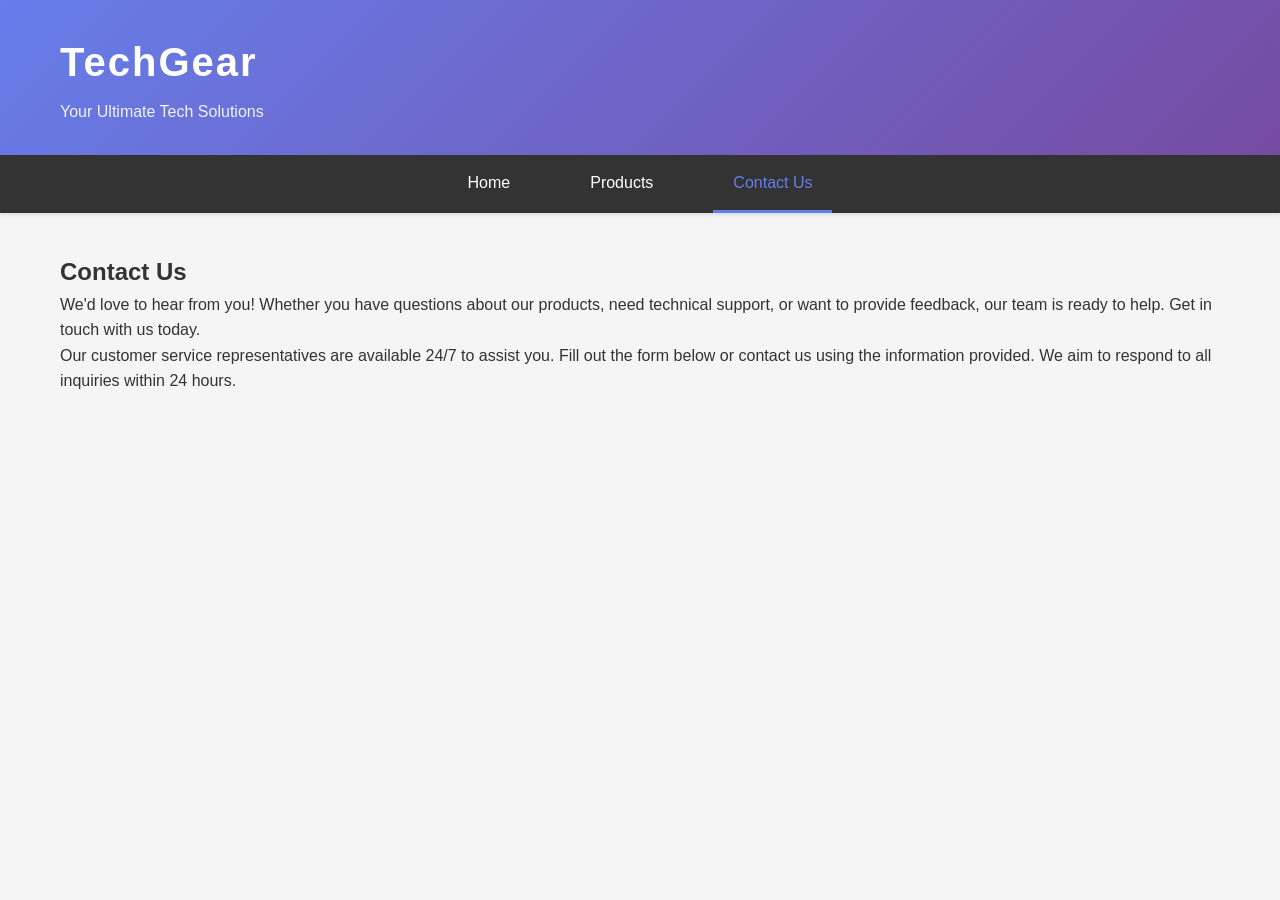
==== contact.html @ 8c90f600 "change 3" ====
<!DOCTYPE html>
<html lang="en">
<head>
    <meta charset="UTF-8">
    <meta name="viewport" content="width=device-width, initial-scale=1.0">
    <title>Contact Us - TechGear</title>
    <link rel="stylesheet" href="style.css">
</head>
<body>
    <!-- Name: [Rian Rafi Abdullah] | ID: [2220563] -->

    <!-- Header -->
    <header class="header">
        <div class="header-content">
            <div class="logo">
                <h1>TechGear</h1>
                <p class="tagline">Your Ultimate Tech Solutions</p>
            </div>
        </div>
    </header>

    <!-- Navigation Bar -->
    <nav class="navbar">
        <ul class="nav-list">
            <li><a href="index.html" class="nav-link">Home</a></li>
            <li><a href="products.html" class="nav-link">Products</a></li>
            <li><a href="contact.html" class="nav-link active">Contact Us</a></li>
        </ul>
    </nav>

    <!-- Main Content -->
    <main class="container">
        <section class="contact-intro">
            <h2>Contact Us</h2>
            <p>We'd love to hear from you! Whether you have questions about our products, need technical support, or want to provide feedback, our team is ready to help. Get in touch with us today.</p>
            <p>Our customer service representatives are available 24/7 to assist you. Fill out the form below or contact us using the information provided. We aim to respond to all inquiries within 24 hours.</p>
        </section>
---- style.css ----
/* ========== General Styles ========== */
* {
    margin: 0;
    padding: 0;
    box-sizing: border-box;
}

html {
    scroll-behavior: smooth;
}

body {
    font-family: 'Segoe UI', Tahoma, Geneva, Verdana, sans-serif;
    line-height: 1.6;
    color: #333;
    background-color: #f5f5f5;
}
/* ========== Header Styles ========== */
header.header {
    background: linear-gradient(135deg, #667eea 0%, #764ba2 100%);
    color: white;
    padding: 30px 0;
    box-shadow: 0 4px 6px rgba(0, 0, 0, 0.1);
}

.header-content {
    max-width: 1200px;
    margin: 0 auto;
    padding: 0 20px;
}

.logo h1 {
    font-size: 2.5rem;
    margin-bottom: 5px;
    letter-spacing: 2px;
}

.tagline {
    font-size: 1rem;
    font-weight: 300;
    opacity: 0.9;
}
/* ========== Navigation Bar ========== */
nav.navbar {
    background-color: #333;
    position: sticky;
    top: 0;
    z-index: 100;
    box-shadow: 0 2px 4px rgba(0, 0, 0, 0.1);
}

.nav-list {
    list-style: none;
    display: flex;
    max-width: 1200px;
    margin: 0 auto;
    padding: 0 20px;
    justify-content: center;
    gap: 40px;
}

.nav-link {
    display: block;
    color: white;
    text-decoration: none;
    padding: 15px 20px;
    font-weight: 500;
    transition: all 0.3s ease;
    border-bottom: 3px solid transparent;
}

/* Hover Effect - Underline Animation */
.nav-link:hover {
    color: #667eea;
    border-bottom-color: #667eea;
    transform: translateY(-2px);
}

/* Active Link Style */
.nav-link.active {
    color: #667eea;
    border-bottom-color: #667eea;
}

/* ========== Main Container ========== */
main.container {
    max-width: 1200px;
    margin: 40px auto;
    padding: 0 20px;
    min-height: calc(100vh - 300px);
}

/* ========== Flexbox Section (Home Page) ========== */
.features {
    display: flex;
    gap: 30px;
    margin: 40px 0;
    flex-wrap: wrap;
    justify-content: space-around;
}

.feature-card {
    flex: 1;
    min-width: 280px;
    background: white;
    padding: 25px;
    border-radius: 8px;
    box-shadow: 0 4px 8px rgba(0, 0, 0, 0.1);
    transition: all 0.3s ease;
    text-align: center;
}

.feature-card:hover {
    transform: translateY(-10px);
    box-shadow: 0 8px 16px rgba(0, 0, 0, 0.15);
}

.feature-card img {
    width: 100%;
    height: 200px;
    object-fit: cover;
    border-radius: 8px;
    margin-bottom: 15px;
}

.feature-card h3 {
    color: #667eea;
    margin: 15px 0;
    font-size: 1.5rem;
}

.feature-card p {
    color: #666;
    line-height: 1.8;
}
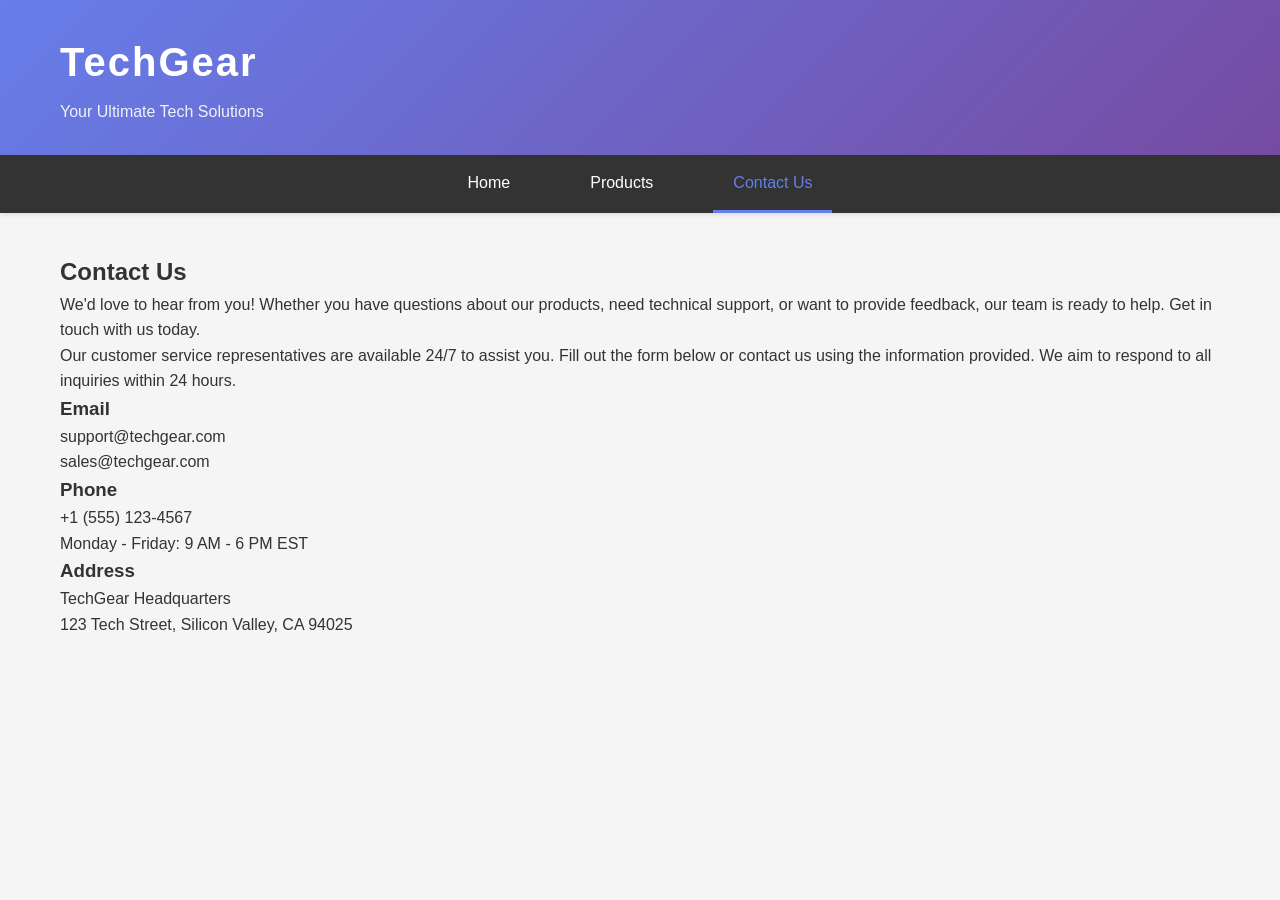
==== commit 7b169533: "change 4" ====
--- a/contact.html
+++ b/contact.html
@@ -35,3 +35,22 @@
             <p>We'd love to hear from you! Whether you have questions about our products, need technical support, or want to provide feedback, our team is ready to help. Get in touch with us today.</p>
             <p>Our customer service representatives are available 24/7 to assist you. Fill out the form below or contact us using the information provided. We aim to respond to all inquiries within 24 hours.</p>
         </section>
+        <!-- Contact Information Section -->
+        <section class="contact-info">
+            <div class="info-card">
+                <h3> Email</h3>
+                <p>support@techgear.com</p>
+                <p>sales@techgear.com</p>
+            </div>
+            <div class="info-card">
+                <h3> Phone</h3>
+                <p>+1 (555) 123-4567</p>
+                <p>Monday - Friday: 9 AM - 6 PM EST</p>
+            </div>
+            <div class="info-card">
+                <h3> Address</h3>
+                <p>TechGear Headquarters</p>
+                <p>123 Tech Street, Silicon Valley, CA 94025</p>
+            </div>
+        </section>
+
--- a/style.css
+++ b/style.css
@@ -133,3 +133,93 @@
     color: #666;
     line-height: 1.8;
 }
+/* ========== Grid Section (Products Page) ========== */
+.products-grid {
+    display: grid;
+    grid-template-columns: repeat(auto-fit, minmax(250px, 1fr));
+    gap: 25px;
+    margin: 40px 0;
+}
+
+.product-card {
+    background: white;
+    padding: 20px;
+    border-radius: 8px;
+    box-shadow: 0 4px 8px rgba(0, 0, 0, 0.1);
+    transition: all 0.3s ease;
+    text-align: center;
+    display: flex;
+    flex-direction: column;
+}
+
+.product-card:hover {
+    transform: translateY(-8px);
+    box-shadow: 0 8px 16px rgba(0, 0, 0, 0.15);
+}
+
+.product-card img {
+    width: 100%;
+    height: 180px;
+    object-fit: cover;
+    border-radius: 8px;
+    margin-bottom: 15px;
+}
+
+.product-card h3 {
+    color: #667eea;
+    margin: 10px 0;
+    font-size: 1.3rem;
+}
+
+.product-card p {
+    color: #666;
+    flex-grow: 1;
+    margin-bottom: 15px;
+    font-size: 0.95rem;
+}
+
+.product-price {
+    font-size: 1.8rem;
+    color: #764ba2;
+    font-weight: bold;
+    margin: 10px 0;
+}
+/* ========== Section Styles ========== */
+.hero {
+    background: linear-gradient(135deg, #667eea 0%, #764ba2 100%);
+    color: white;
+    padding: 40px;
+    border-radius: 8px;
+    margin-bottom: 40px;
+    text-align: center;
+}
+
+.hero h2 {
+    font-size: 2.5rem;
+    margin-bottom: 20px;
+}
+
+.hero p {
+    font-size: 1.1rem;
+    opacity: 0.95;
+}
+
+.intro-section {
+    background: white;
+    padding: 30px;
+    border-radius: 8px;
+    margin-bottom: 30px;
+    box-shadow: 0 2px 4px rgba(0, 0, 0, 0.1);
+}
+
+.intro-section h2 {
+    color: #667eea;
+    margin-bottom: 20px;
+    font-size: 2rem;
+}
+
+.intro-section p {
+    margin-bottom: 15px;
+    color: #666;
+    line-height: 1.8;
+}
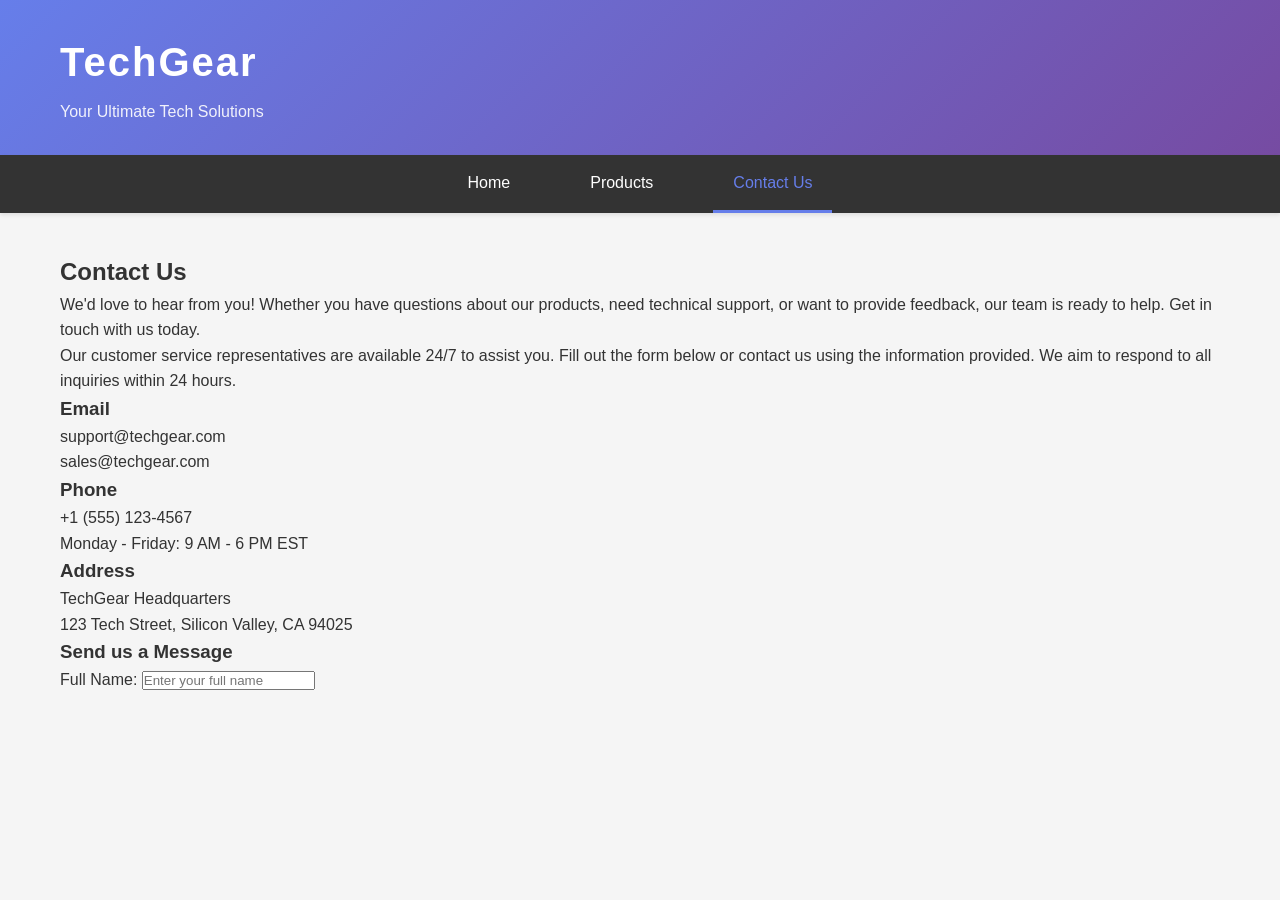
==== commit ce09a3d7: "change 5" ====
--- a/contact.html
+++ b/contact.html
@@ -54,3 +54,12 @@
             </div>
         </section>
 
+        <!-- Contact Form Section -->
+        <section class="contact-form-section">
+            <h3>Send us a Message</h3>
+            <form class="contact-form" onsubmit="handleFormSubmit(event)">
+                <div class="form-group">
+                    <label for="name">Full Name:</label>
+                    <input type="text" id="name" name="name" required placeholder="Enter your full name">
+                </div>
+
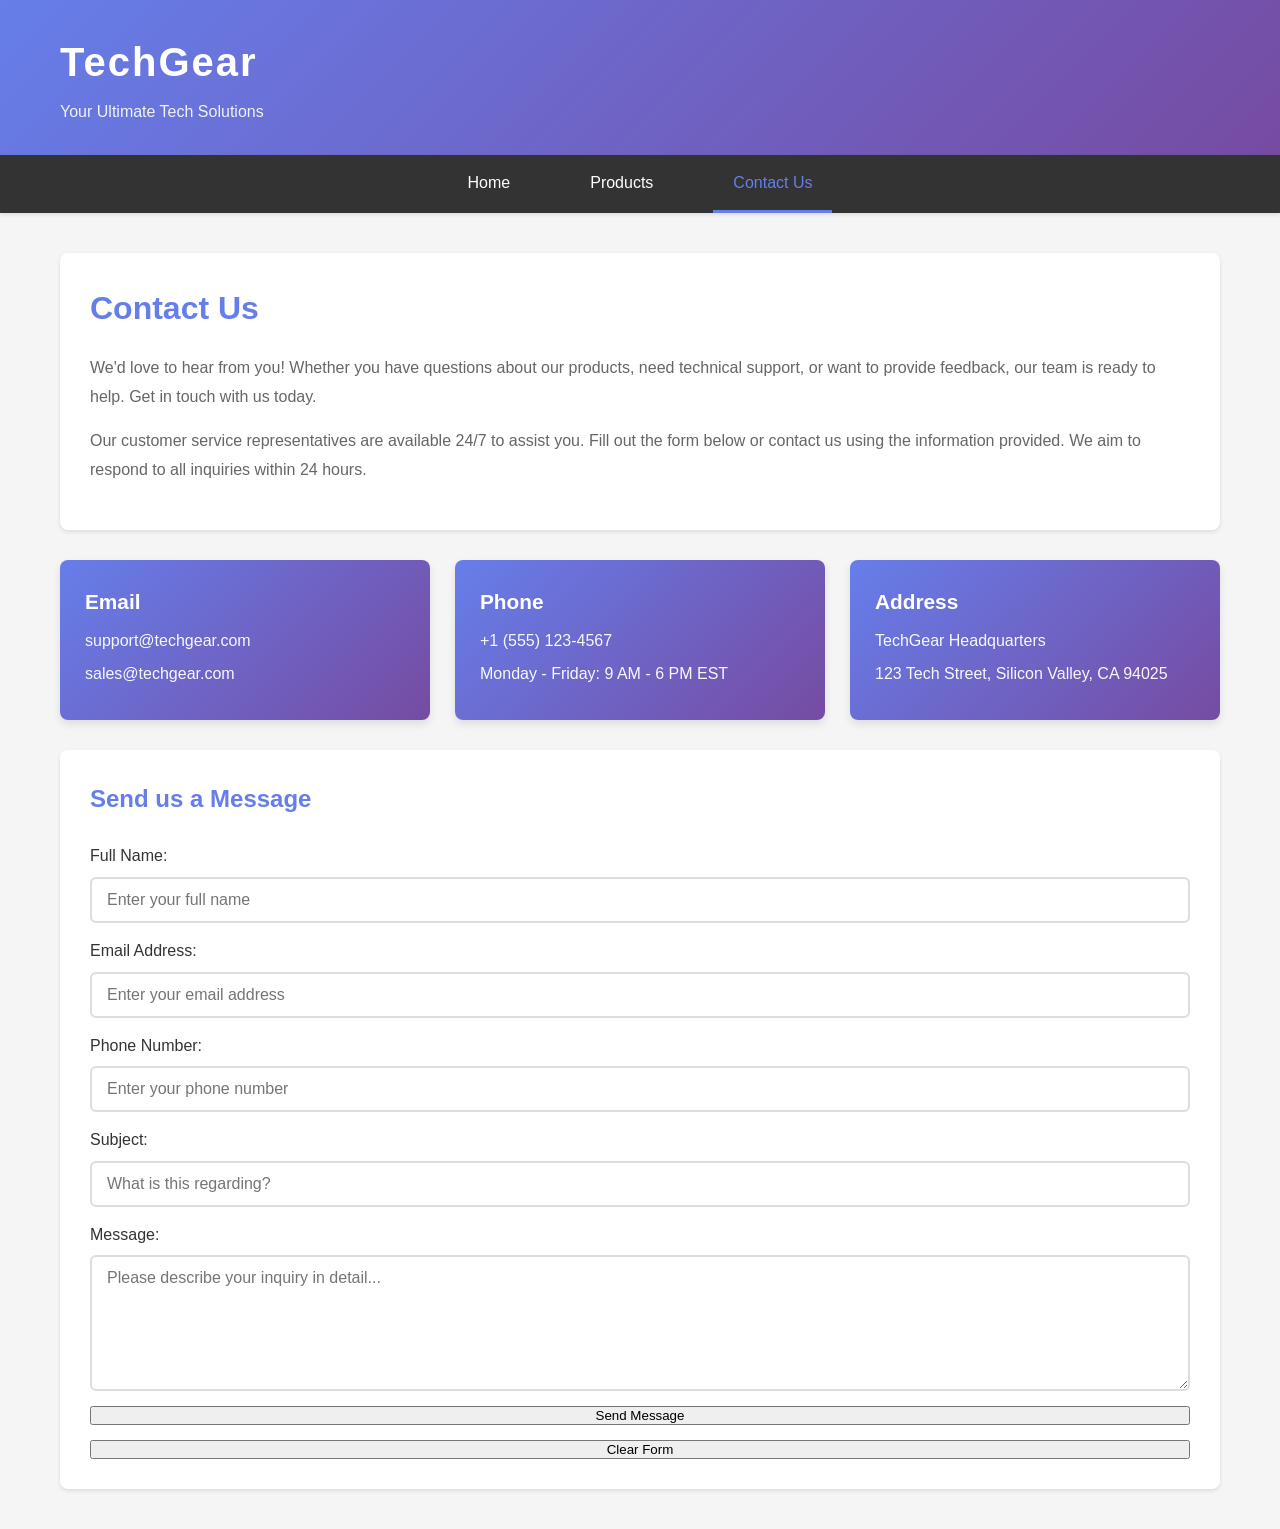
==== commit eac97abd: "change 6" ====
--- a/contact.html
+++ b/contact.html
@@ -62,4 +62,29 @@
                     <label for="name">Full Name:</label>
                     <input type="text" id="name" name="name" required placeholder="Enter your full name">
                 </div>
+                <div class="form-group">
+                    <label for="email">Email Address:</label>
+                    <input type="email" id="email" name="email" required placeholder="Enter your email address">
+                </div>
 
+                <div class="form-group">
+                    <label for="phone">Phone Number:</label>
+                    <input type="tel" id="phone" name="phone" placeholder="Enter your phone number">
+                </div>
+
+                <div class="form-group">
+                    <label for="subject">Subject:</label>
+                    <input type="text" id="subject" name="subject" required placeholder="What is this regarding?">
+                </div>
+
+                <div class="form-group">
+                    <label for="message">Message:</label>
+                    <textarea id="message" name="message" rows="6" required placeholder="Please describe your inquiry in detail..."></textarea>
+                </div>
+
+                <button type="submit" class="btn btn-primary">Send Message</button>
+                <button type="reset" class="btn btn-reset" onclick="resetForm()">Clear Form</button>
+            </form>
+        </section>
+
+
--- a/style.css
+++ b/style.css
@@ -222,4 +222,99 @@
     margin-bottom: 15px;
     color: #666;
     line-height: 1.8;
+}
+
+/* ========== Contact Section ========== */
+.contact-intro {
+    background: white;
+    padding: 30px;
+    border-radius: 8px;
+    margin-bottom: 30px;
+    box-shadow: 0 2px 4px rgba(0, 0, 0, 0.1);
+}
+
+.contact-intro h2 {
+    color: #667eea;
+    margin-bottom: 20px;
+    font-size: 2rem;
+}
+
+.contact-intro p {
+    margin-bottom: 15px;
+    color: #666;
+    line-height: 1.8;
+}
+
+.contact-info {
+    display: grid;
+    grid-template-columns: repeat(auto-fit, minmax(280px, 1fr));
+    gap: 25px;
+    margin: 30px 0;
+}
+
+.info-card {
+    background: linear-gradient(135deg, #667eea 0%, #764ba2 100%);
+    color: white;
+    padding: 25px;
+    border-radius: 8px;
+    box-shadow: 0 4px 8px rgba(0, 0, 0, 0.1);
+}
+
+.info-card h3 {
+    font-size: 1.3rem;
+    margin-bottom: 10px;
+}
+
+.info-card p {
+    margin-bottom: 8px;
+    opacity: 0.95;
+}
+
+/* ========== Form Styles ========== */
+.contact-form-section {
+    background: white;
+    padding: 30px;
+    border-radius: 8px;
+    margin: 30px 0;
+    box-shadow: 0 2px 4px rgba(0, 0, 0, 0.1);
+}
+
+.contact-form-section h3 {
+    color: #667eea;
+    margin-bottom: 25px;
+    font-size: 1.5rem;
+}
+
+.contact-form {
+    display: flex;
+    flex-direction: column;
+    gap: 15px;
+}
+
+.form-group {
+    display: flex;
+    flex-direction: column;
+}
+
+.form-group label {
+    margin-bottom: 8px;
+    color: #333;
+    font-weight: 500;
+}
+
+.form-group input,
+.form-group textarea {
+    padding: 12px 15px;
+    border: 2px solid #ddd;
+    border-radius: 6px;
+    font-family: inherit;
+    font-size: 1rem;
+    transition: all 0.3s ease;
+}
+
+.form-group input:focus,
+.form-group textarea:focus {
+    outline: none;
+    border-color: #667eea;
+    box-shadow: 0 0 0 3px rgba(102, 126, 234, 0.1);
 }
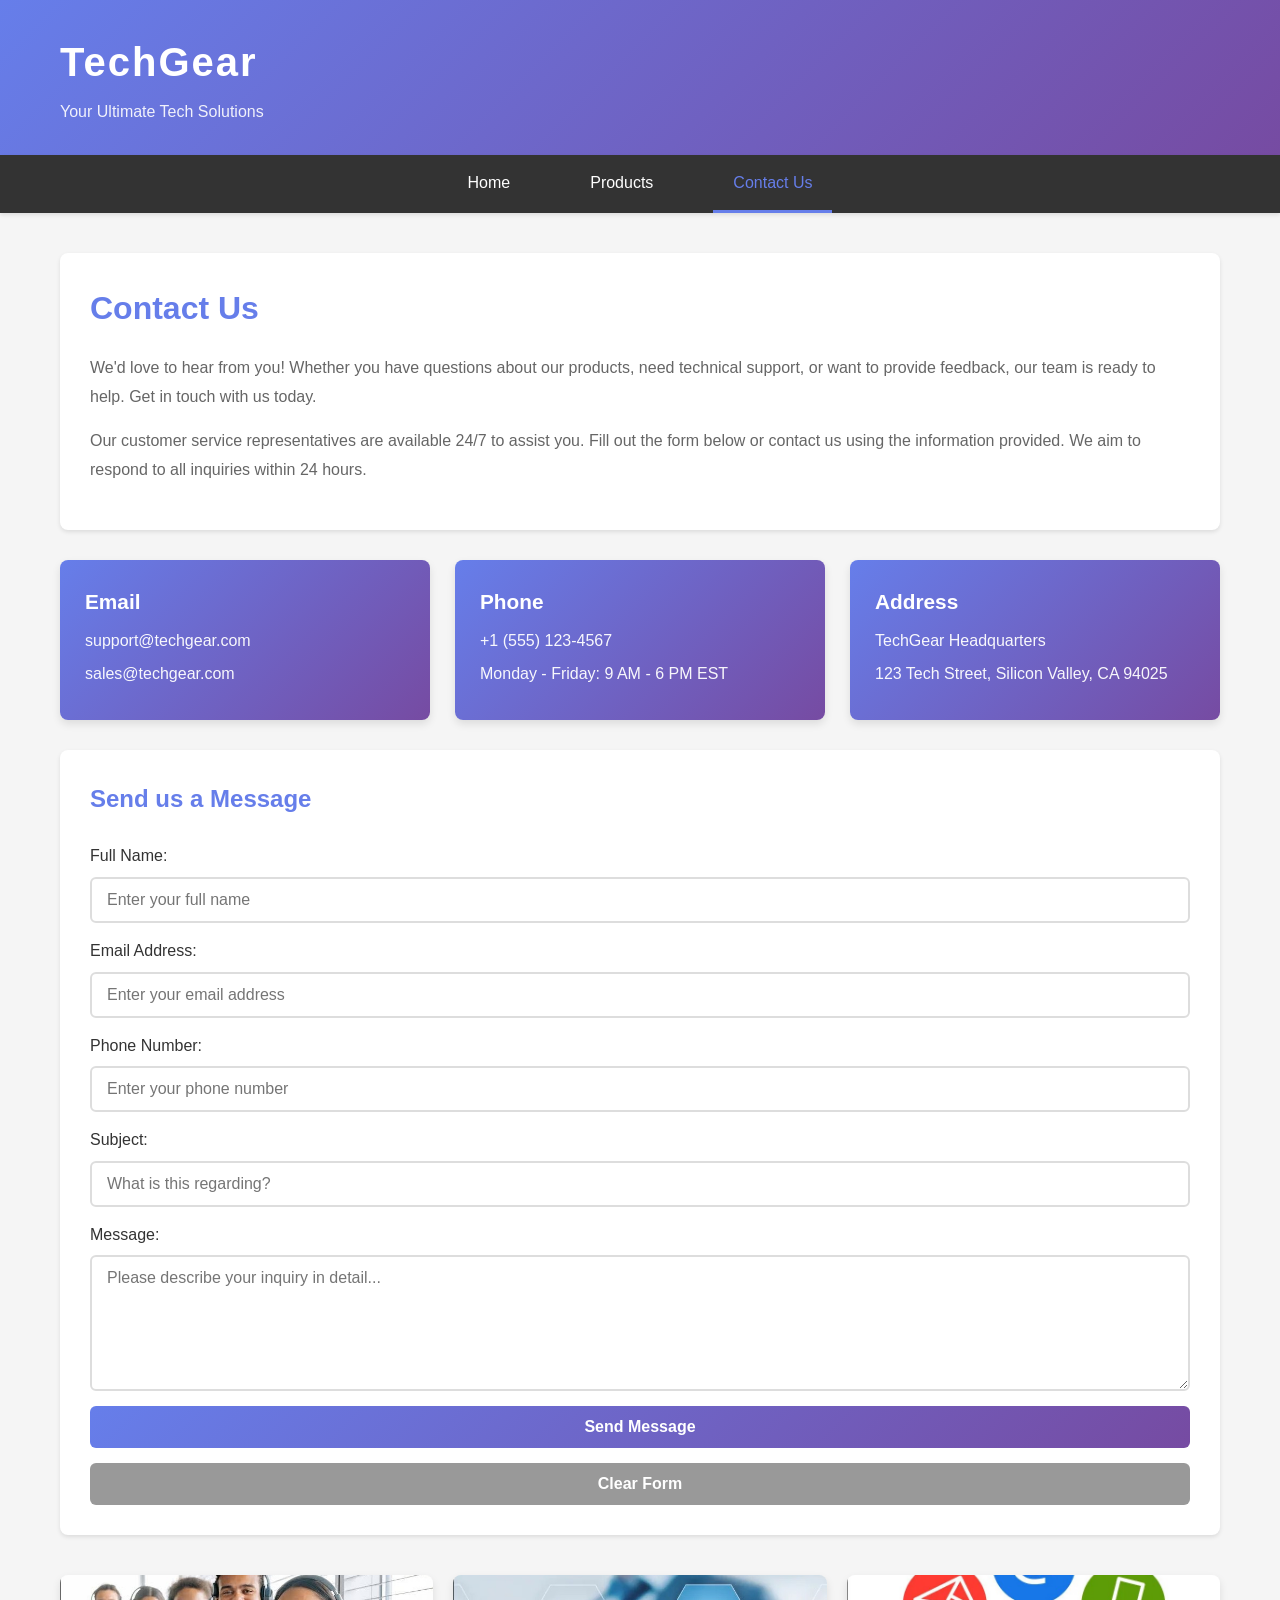
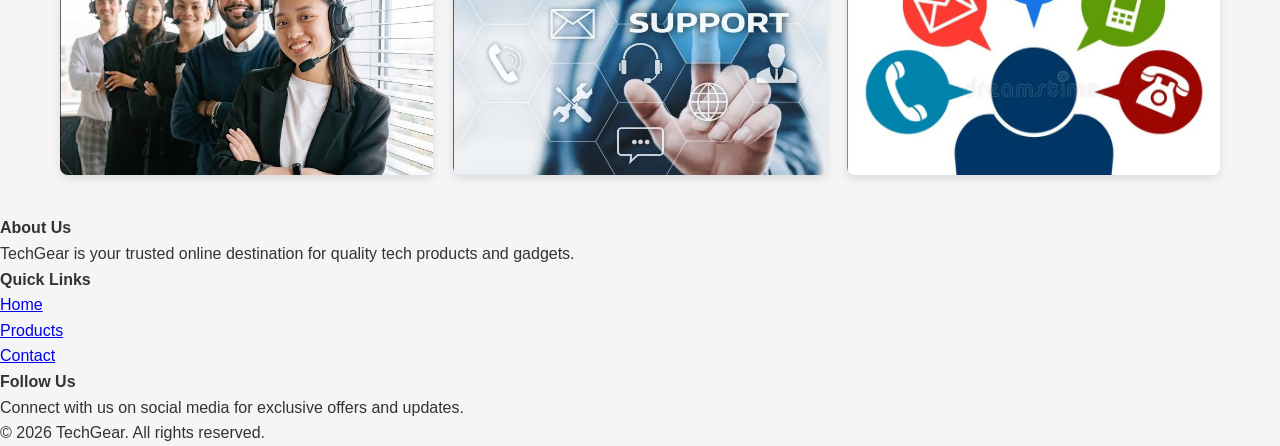
==== commit 5252b3ff: "change 7" ====
--- a/contact.html
+++ b/contact.html
@@ -86,5 +86,40 @@
                 <button type="reset" class="btn btn-reset" onclick="resetForm()">Clear Form</button>
             </form>
         </section>
+        <!-- Image Section -->
+        <section class="contact-images">
+            <img src="serviceTeam.jpg" alt="Customer Service Team">
+            <img src="supportCenter.jpg" alt="Support Center">
+            <img src="contactInfo.jpg" alt="Contact Information">
+        </section>
+    </main>
+    <!-- Footer -->
+    <footer class="footer">
+        <div class="footer-content">
+            <div class="footer-section">
+                <h4>About Us</h4>
+                <p>TechGear is your trusted online destination for quality tech products and gadgets.</p>
+            </div>
+            <div class="footer-section">
+                <h4>Quick Links</h4>
+                <ul>
+                    <li><a href="index.html">Home</a></li>
+                    <li><a href="products.html">Products</a></li>
+                    <li><a href="contact.html">Contact</a></li>
+                </ul>
+            </div>
+            <div class="footer-section">
+                <h4>Follow Us</h4>
+                <p>Connect with us on social media for exclusive offers and updates.</p>
+            </div>
+        </div>
+        <div class="footer-bottom">
+            <p>&copy; 2026 TechGear. All rights reserved.</p>
+        </div>
+    </footer>
+
+    <script src="script.js"></script>
+</body>
+</html>
 
 
--- a/style.css
+++ b/style.css
@@ -317,4 +317,79 @@
     outline: none;
     border-color: #667eea;
     box-shadow: 0 0 0 3px rgba(102, 126, 234, 0.1);
-}+}
+/* ========== Contact Images ========== */
+.contact-images {
+    display: grid;
+    grid-template-columns: repeat(auto-fit, minmax(280px, 1fr));
+    gap: 20px;
+    margin: 40px 0;
+}
+
+.contact-images img {
+    width: 100%;
+    height: 200px;
+    object-fit: cover;
+    border-radius: 8px;
+    box-shadow: 0 4px 8px rgba(0, 0, 0, 0.1);
+    transition: all 0.3s ease;
+}
+
+.contact-images img:hover {
+    transform: scale(1.05);
+    box-shadow: 0 8px 16px rgba(0, 0, 0, 0.15);
+
+}
+
+/* ========== Button Styles ========== */
+.btn {
+    padding: 12px 30px;
+    border: none;
+    border-radius: 6px;
+    font-size: 1rem;
+    font-weight: 600;
+    cursor: pointer;
+    transition: all 0.3s ease;
+    text-decoration: none;
+    display: inline-block;
+}
+
+.btn-primary {
+    background: linear-gradient(135deg, #667eea 0%, #764ba2 100%);
+    color: white;
+}
+
+.btn-primary:hover {
+    transform: translateY(-3px);
+    box-shadow: 0 6px 12px rgba(102, 126, 234, 0.3);
+}
+
+.btn-primary:active {
+    transform: translateY(-1px);
+}
+
+.btn-secondary {
+    background-color: #667eea;
+    color: white;
+}
+
+.btn-secondary:hover {
+    background-color: #764ba2;
+    transform: translateY(-3px);
+    box-shadow: 0 6px 12px rgba(102, 126, 234, 0.3);
+}
+
+.btn-secondary:active {
+    transform: translateY(-1px);
+}
+
+.btn-reset {
+    background-color: #999;
+    color: white;
+}
+
+.btn-reset:hover {
+    background-color: #777;
+    transform: translateY(-3px);
+    box-shadow: 0 6px 12px rgba(0, 0, 0, 0.2);
+}
